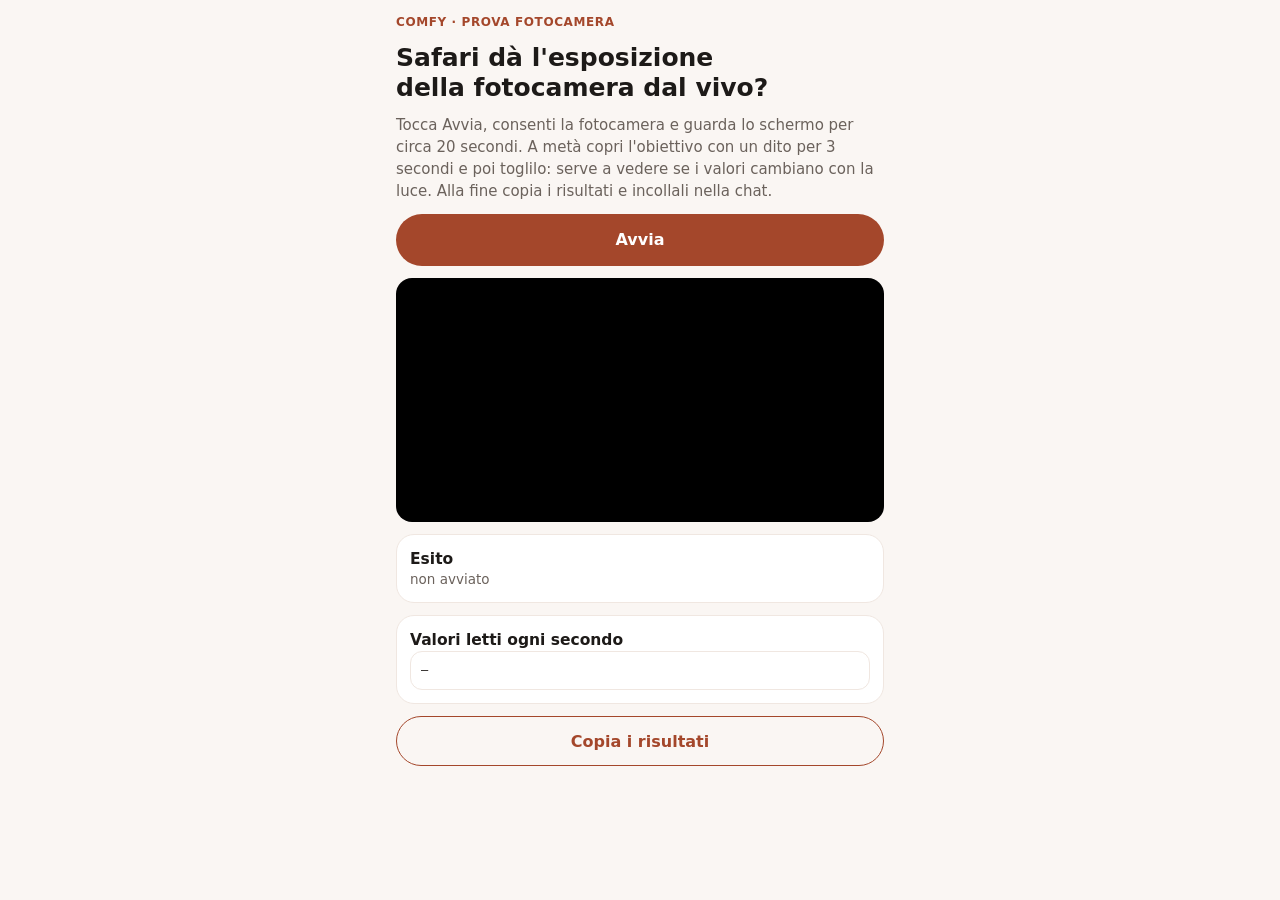
==== camtest.html @ da432a52 "Add files via upload" ====
<!doctype html>
<html lang="it">
<head>
<meta charset="utf-8">
<meta name="viewport" content="width=device-width,initial-scale=1,viewport-fit=cover">
<title>COMFY prova fotocamera</title>
<link rel="stylesheet" href="style.css">
<style>
video{width:100%;border-radius:16px;background:#000;transform:scaleX(-1);max-height:46vh;object-fit:cover}
pre{margin:0;font:12px/1.4 ui-monospace,Menlo,monospace;white-space:pre-wrap;word-break:break-word;background:#fff;border:1px solid var(--stroke);border-radius:12px;padding:10px;max-height:260px;overflow:auto}
.pill{display:inline-block;padding:2px 10px;border-radius:999px;font-size:13px;font-weight:600}
.pill.ok{background:var(--oks);color:#1E6B41}.pill.bad{background:var(--bads);color:var(--bad)}
</style>
</head>
<body>
<main class="body">
  <div class="step">COMFY · PROVA FOTOCAMERA</div>
  <h1>Safari dà l'esposizione della fotocamera dal vivo?</h1>
  <p class="t">Tocca Avvia, consenti la fotocamera e guarda lo schermo per circa 20 secondi. A metà copri l'obiettivo con un dito per 3 secondi e poi toglilo: serve a vedere se i valori cambiano con la luce. Alla fine copia i risultati e incollali nella chat.</p>
  <button class="btn" id="start" type="button">Avvia</button>
  <video id="v" playsinline muted autoplay></video>
  <div class="card"><div class="h">Esito</div><div class="s" id="verdict">non avviato</div></div>
  <div class="card"><div class="h">Valori letti ogni secondo</div><pre id="live">–</pre></div>
  <button class="btn out" id="copy" type="button">Copia i risultati</button>
  <pre id="out" hidden></pre><p class="t small" id="msg"></p>
</main>
<script>
const R={userAgent:navigator.userAgent,imageCapture:'ImageCapture' in window,supportedConstraints:navigator.mediaDevices&&navigator.mediaDevices.getSupportedConstraints?navigator.mediaDevices.getSupportedConstraints():null,samples:[],applyManual:null,errors:[]};
const KEYS=['exposureMode','exposureTime','exposureCompensation','iso','whiteBalanceMode','colorTemperature','focusMode','brightness','width','height','frameRate','zoom'];
const $=s=>document.querySelector(s);
function pick(o){const r={};KEYS.forEach(k=>{if(o&&o[k]!==undefined)r[k]=o[k]});return r}
$('#start').onclick=async()=>{
  let stream;
  try{stream=await navigator.mediaDevices.getUserMedia({video:{facingMode:'user',width:{ideal:1280},height:{ideal:720}},audio:false})}
  catch(e){$('#verdict').innerHTML=`<span class="pill bad">fotocamera non disponibile</span> ${e.name}`;R.errors.push(e.name+': '+e.message);return}
  const v=$('#v');v.srcObject=stream;await v.play().catch(()=>{});
  const tr=stream.getVideoTracks()[0];R.label=tr.label;
  try{R.capabilities=pick(tr.getCapabilities?tr.getCapabilities():{});R.capabilitiesAll=Object.keys(tr.getCapabilities?tr.getCapabilities():{})}catch(e){R.errors.push('caps '+e)}
  try{R.settings0=tr.getSettings()}catch(e){R.errors.push('settings '+e)}
  try{await tr.applyConstraints({advanced:[{exposureMode:'manual'}]});R.applyManual='accettato: '+JSON.stringify(pick(tr.getSettings()))}catch(e){R.applyManual='rifiutato: '+e.name}
  const c=document.createElement('canvas'),g=c.getContext('2d',{willReadFrequently:true});c.width=160;c.height=90;
  let n=0;const timer=setInterval(()=>{
    g.drawImage(v,0,0,160,90);const d=g.getImageData(40,15,80,60).data;let s=0;for(let i=0;i<d.length;i+=4)s+=0.299*d[i]+0.587*d[i+1]+0.114*d[i+2];
    const st=pick(tr.getSettings());const row={t:n,luma:+(s/(d.length/4)).toFixed(1),...st};R.samples.push(row);
    $('#live').textContent=R.samples.slice(-8).map(x=>JSON.stringify(x)).join('\n');
    if(++n>=22){clearInterval(timer);finish();tr.stop()}
  },1000);
  $('#verdict').textContent='registrazione in corso (22 s)…';
};
function finish(){
  const hasT=R.samples.some(x=>x.exposureTime!==undefined),hasI=R.samples.some(x=>x.iso!==undefined);
  const varies=hasT&&new Set(R.samples.map(x=>x.exposureTime)).size>1;
  R.esito={exposureTime:hasT,iso:hasI,exposureTimeCambia:varies};
  $('#verdict').innerHTML=hasT&&hasI?`<span class="pill ok">Sì</span> Safari fornisce tempo di esposizione e ISO dal vivo${varies?' e cambiano con la luce':', ma non cambiano con la luce'}.`
    :`<span class="pill bad">No</span> Safari non fornisce ${!hasT&&!hasI?'né tempo di esposizione né ISO':!hasT?'il tempo di esposizione':'l\'ISO'} della fotocamera dal vivo.`;
}
$('#copy').onclick=()=>{const txt='COMFY prova fotocamera\n'+JSON.stringify(R,null,1);const o=$('#out');o.textContent=txt;o.hidden=false;
  const sel=()=>{const r=document.createRange();r.selectNodeContents(o);const s=getSelection();s.removeAllRanges();s.addRange(r)};
  if(navigator.clipboard&&navigator.clipboard.writeText)navigator.clipboard.writeText(txt).then(()=>$('#msg').textContent='Copiato: incollalo nella chat.',()=>{sel();$('#msg').textContent='Tieni premuto sul testo e copialo.'});else{sel();$('#msg').textContent='Tieni premuto sul testo e copialo.'}};
</script>
</body>
</html>
---- style.css ----
/* COMFY web (iPhone): stessa palette dell'app Android 2.19.26 */
:root{
  --brand:#A4472B; --soft:#F6E9E3; --bgapp:#FAF6F3; --ink:#1D1A18; --mute:#6B625C; --stroke:#F0E7E1; --card:#FFFFFF;
  --ok:#2E8B57; --oks:#DDF2E5; --amb:#FCEFD2; --ambink:#8A5A00; --bad:#B3261E; --bads:#FBE3E1;
  --sans:-apple-system,"SF Pro Text",system-ui,"Segoe UI",Roboto,sans-serif;
  color-scheme:light;
}
*{box-sizing:border-box;-webkit-tap-highlight-color:transparent}
html,body{margin:0;min-height:100%}
[hidden]{display:none!important}
body{background:var(--bgapp);color:var(--ink);font-family:var(--sans);font-size:16px;line-height:1.45;-webkit-text-size-adjust:100%}
.body{max-width:520px;margin:0 auto;min-height:100vh;min-height:100dvh;display:flex;flex-direction:column;gap:12px;
  padding-top:max(14px,env(safe-area-inset-top));padding-bottom:max(22px,env(safe-area-inset-bottom));
  padding-left:max(16px,env(safe-area-inset-left));padding-right:max(16px,env(safe-area-inset-right))}
.top{display:flex;align-items:center;gap:9px;padding:2px 0 6px}
.ttl{font-weight:650;font-size:18px;flex:1}
.lang{font:inherit;font-size:13px;font-weight:700;color:var(--brand);background:var(--soft);border:none;border-radius:12px;padding:5px 10px}
h1{font-size:25px;font-weight:650;line-height:1.2;margin:0;text-wrap:balance}
.step{font-size:12px;font-weight:700;color:var(--brand);letter-spacing:.05em}
.t{font-size:15px;color:var(--mute);margin:0}
.t.small{font-size:13px}
.lab{font-size:13px;color:var(--mute);margin-top:4px}
.card{background:var(--card);border:1px solid var(--stroke);border-radius:18px;padding:13px}
.card.new{outline:none}
button.card{font:inherit;color:inherit;text-align:left;width:100%;cursor:pointer}
.flex{display:flex;gap:12px;align-items:center}
.ic{width:40px;height:40px;border-radius:12px;background:var(--soft);display:flex;align-items:center;justify-content:center;flex:none}
.h{font-size:15.5px;font-weight:650}
.s{font-size:13.5px;color:var(--mute);line-height:1.4}
.s b,.s.strong{color:var(--ink);font-weight:650}
.btn{display:block;width:100%;background:var(--brand);color:#fff;border:none;border-radius:26px;text-align:center;padding:14px;font:inherit;font-weight:650;font-size:16px;cursor:pointer}
.btn.out{background:transparent;border:1.5px solid var(--brand);color:var(--brand);padding:12.5px}
.btn:focus-visible,.card:focus-visible,.seg button:focus-visible{outline:3px solid #E39A3B;outline-offset:2px}
.spacer{flex:1;min-height:6px}
.field{font:inherit;font-size:17px;width:100%;border:1px solid #E6DAD2;background:#fff;color:var(--ink);border-radius:14px;padding:12px 14px;-webkit-appearance:none;appearance:none}
.big-input{font-size:30px;font-weight:600;text-align:center;letter-spacing:.02em}
select.field{background-image:linear-gradient(45deg,transparent 50%,var(--mute) 50%),linear-gradient(135deg,var(--mute) 50%,transparent 50%);background-position:calc(100% - 20px) 50%,calc(100% - 14px) 50%;background-size:6px 6px;background-repeat:no-repeat}
.seg{display:flex;gap:8px}
.seg button{flex:1;font:inherit;font-size:14px;border:1px solid #E6DAD2;background:#fff;color:var(--ink);border-radius:14px;padding:10px 4px;display:flex;flex-direction:column;align-items:center;gap:1px}
.seg button small{font-size:11.5px;color:var(--mute)}
.seg button.on{background:var(--soft);border-color:var(--brand);color:var(--brand);font-weight:650}
.err{background:var(--bads);color:var(--bad);border-radius:14px;padding:11px 13px;font-size:14px}
.busy{display:flex;gap:10px;align-items:center;background:var(--amb);color:var(--ambink);border-radius:14px;padding:11px 13px;font-size:14px}
.spin{width:16px;height:16px;border-radius:50%;border:2.5px solid currentColor;border-right-color:transparent;animation:sp 0.8s linear infinite;flex:none}
@keyframes sp{to{transform:rotate(360deg)}}
@media (prefers-reduced-motion:reduce){.spin{animation-duration:3s}}
.chip{display:inline-block;font-size:12px;font-weight:650;border-radius:10px;padding:2px 8px;white-space:nowrap}
.chip.o{background:var(--oks);color:#1E6B41}
.map{background:#fff;border:1px solid var(--stroke);border-radius:16px;padding:6px}
.map svg{display:block}
.zone{cursor:pointer}
.chosen{padding:10px 13px}
.hero{border-radius:22px;background:linear-gradient(150deg,#FBF1EC,#F3DED4);padding:16px}
.gsv{display:flex;flex-direction:column;gap:8px}
.gsvval{font-size:14px;color:var(--mute)} .gsvval b{color:var(--brand);font-size:16px}
.ticks{display:flex;justify-content:space-between;font-size:10.5px;color:var(--mute)}
.ticks span{flex:1;text-align:center}.ticks span:first-child{text-align:left}.ticks span:last-child{text-align:right}
input[type=range]{-webkit-appearance:none;appearance:none;width:100%;height:34px;background:transparent;--p:0%}
input[type=range]::-webkit-slider-runnable-track{height:8px;border-radius:4px;background:linear-gradient(90deg,#F3E7DF,#E39A7E 50%,#C2462B)}
input[type=range]::-webkit-slider-thumb{-webkit-appearance:none;width:30px;height:30px;border-radius:50%;background:#fff;border:3px solid var(--brand);margin-top:-11px;box-shadow:0 1px 5px rgba(0,0,0,.2)}
img.roi{width:100%;border-radius:14px;display:block;background:#ddd}
table.kv{width:100%;border-collapse:collapse;font-size:14px}
table.kv td{padding:6px 0;border-bottom:1px solid var(--stroke)}
table.kv tr:last-child td{border-bottom:none}
table.kv td:last-child{text-align:right;font-variant-numeric:tabular-nums}
table.kv.four td{text-align:right}table.kv.four td:first-child{text-align:left;color:var(--mute)}
.foot{font-size:12px;color:var(--mute);text-align:center;margin-top:6px}
.arrow{text-align:center;font-size:30px;color:var(--brand);margin-top:auto;animation:bob 1.4s ease-in-out infinite}
@keyframes bob{50%{transform:translateY(6px)}}
@media (prefers-reduced-motion:reduce){.arrow{animation:none}}
.vh{position:absolute;width:1px;height:1px;opacity:0;overflow:hidden}
label.btn{position:relative}
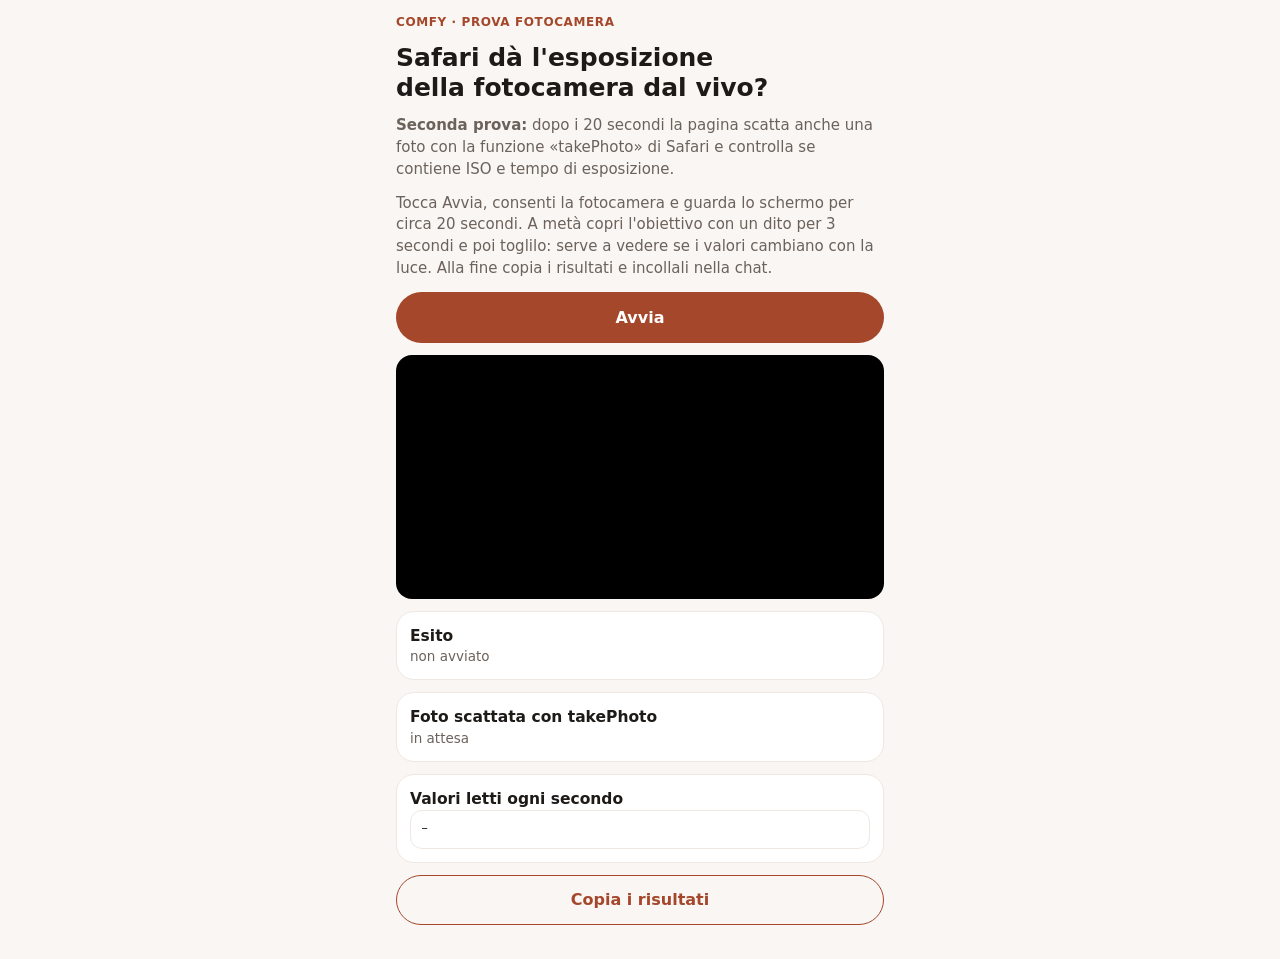
==== commit a9a0418b: "Add files via upload" ====
--- a/camtest.html
+++ b/camtest.html
@@ -16,15 +16,18 @@
 <main class="body">
   <div class="step">COMFY · PROVA FOTOCAMERA</div>
   <h1>Safari dà l'esposizione della fotocamera dal vivo?</h1>
+  <p class="t"><b>Seconda prova:</b> dopo i 20 secondi la pagina scatta anche una foto con la funzione «takePhoto» di Safari e controlla se contiene ISO e tempo di esposizione.</p>
   <p class="t">Tocca Avvia, consenti la fotocamera e guarda lo schermo per circa 20 secondi. A metà copri l'obiettivo con un dito per 3 secondi e poi toglilo: serve a vedere se i valori cambiano con la luce. Alla fine copia i risultati e incollali nella chat.</p>
   <button class="btn" id="start" type="button">Avvia</button>
   <video id="v" playsinline muted autoplay></video>
   <div class="card"><div class="h">Esito</div><div class="s" id="verdict">non avviato</div></div>
+  <div class="card"><div class="h">Foto scattata con takePhoto</div><div class="s" id="photo">in attesa</div></div>
   <div class="card"><div class="h">Valori letti ogni secondo</div><pre id="live">–</pre></div>
   <button class="btn out" id="copy" type="button">Copia i risultati</button>
   <pre id="out" hidden></pre><p class="t small" id="msg"></p>
 </main>
-<script>
+<script type="module">
+import { parseExif } from './light.js';
 const R={userAgent:navigator.userAgent,imageCapture:'ImageCapture' in window,supportedConstraints:navigator.mediaDevices&&navigator.mediaDevices.getSupportedConstraints?navigator.mediaDevices.getSupportedConstraints():null,samples:[],applyManual:null,errors:[]};
 const KEYS=['exposureMode','exposureTime','exposureCompensation','iso','whiteBalanceMode','colorTemperature','focusMode','brightness','width','height','frameRate','zoom'];
 const $=s=>document.querySelector(s);
@@ -43,10 +46,25 @@
     g.drawImage(v,0,0,160,90);const d=g.getImageData(40,15,80,60).data;let s=0;for(let i=0;i<d.length;i+=4)s+=0.299*d[i]+0.587*d[i+1]+0.114*d[i+2];
     const st=pick(tr.getSettings());const row={t:n,luma:+(s/(d.length/4)).toFixed(1),...st};R.samples.push(row);
     $('#live').textContent=R.samples.slice(-8).map(x=>JSON.stringify(x)).join('\n');
-    if(++n>=22){clearInterval(timer);finish();tr.stop()}
+    if(++n>=22){clearInterval(timer);finish();shoot(tr).finally(()=>tr.stop())}
   },1000);
   $('#verdict').textContent='registrazione in corso (22 s)…';
 };
+async function shoot(tr){
+  const box=$('#photo');
+  if(!('ImageCapture' in window)){box.innerHTML='<span class="pill bad">non disponibile</span>';R.takePhoto='ImageCapture assente';return}
+  try{
+    const ic=new ImageCapture(tr);
+    try{R.photoCapabilities=await ic.getPhotoCapabilities()}catch(e){R.photoCapabilities='errore '+e.name}
+    box.textContent='scatto in corso…';
+    const blob=await ic.takePhoto();
+    const ex=parseExif(await blob.arrayBuffer());
+    R.takePhoto={type:blob.type,kB:Math.round(blob.size/1024),exif:ex};
+    const ok=ex&&ex.iso>0&&ex.exposureS>0;
+    box.innerHTML=ok?`<span class="pill ok">Sì</span> la foto contiene ISO ${ex.iso} e esposizione 1/${Math.round(1/ex.exposureS)} s${ex.fNumber?' · f/'+ex.fNumber.toFixed(1):''}`
+      :`<span class="pill bad">No</span> la foto (${blob.type}, ${R.takePhoto.kB} kB) ${ex?'ha dati EXIF ma senza ISO/esposizione':'non ha dati EXIF'}`;
+  }catch(e){R.takePhoto='errore '+e.name+': '+e.message;box.innerHTML=`<span class="pill bad">errore</span> ${e.name}`}
+}
 function finish(){
   const hasT=R.samples.some(x=>x.exposureTime!==undefined),hasI=R.samples.some(x=>x.iso!==undefined);
   const varies=hasT&&new Set(R.samples.map(x=>x.exposureTime)).size>1;
--- a/style.css
+++ b/style.css
@@ -70,3 +70,44 @@
 @media (prefers-reduced-motion:reduce){.arrow{animation:none}}
 .vh{position:absolute;width:1px;height:1px;opacity:0;overflow:hidden}
 label.btn{position:relative}
+
+/* ---- v0.2 */
+.mbtn{width:36px;height:36px;border-radius:18px;background:#fff;border:1px solid var(--stroke);display:flex;align-items:center;justify-content:center;cursor:pointer}
+.mbtn i{display:block;width:14px;height:2px;background:var(--ink);box-shadow:0 -5px 0 var(--ink),0 5px 0 var(--ink)}
+.camwrap{position:relative;border-radius:18px;overflow:hidden;background:#000;aspect-ratio:3/4;max-height:52vh;width:100%}
+.camwrap video{width:100%;height:100%;object-fit:cover;transform:scaleX(-1);display:block}
+.oval{position:absolute;left:50%;top:46%;width:58%;height:62%;transform:translate(-50%,-50%);border:3px dashed rgba(255,255,255,.85);border-radius:50%;box-shadow:0 0 0 999px rgba(0,0,0,.25)}
+.hero.warn{background:var(--amb)}
+.ring{width:124px;height:124px;margin:10px auto 6px;position:relative}
+.ring .v{position:absolute;inset:0;display:flex;flex-direction:column;align-items:center;justify-content:center;text-align:center}
+.ring .v b{font-size:26px;font-weight:600}.ring .v span{font-size:11px;color:var(--mute);max-width:90px;line-height:1.2}
+.linkbtn{background:none;border:none;color:var(--mute);font:inherit;font-size:14px;text-decoration:underline;padding:8px;cursor:pointer}
+#black{position:fixed;inset:0;background:#000;color:#5f5f5f;z-index:50;display:flex;flex-direction:column;align-items:center;justify-content:center;gap:10px;text-align:center;font-size:14px;
+  padding:max(24px,env(safe-area-inset-top)) max(24px,env(safe-area-inset-right)) max(24px,env(safe-area-inset-bottom)) max(24px,env(safe-area-inset-left))}
+#black .big{font-size:22px;color:#808080}#black .small{font-size:12px;color:#454545;margin-top:24px;line-height:1.5}
+#remind{position:fixed;inset:0;z-index:60;background:var(--brand);color:#fff;display:flex;flex-direction:column;align-items:center;justify-content:center;gap:14px;text-align:center;
+  padding:max(24px,env(safe-area-inset-top)) max(24px,env(safe-area-inset-right)) max(24px,env(safe-area-inset-bottom)) max(24px,env(safe-area-inset-left))}
+#remind h2{font-size:28px;margin:6px 0 0}#remind p{margin:0;opacity:.9}
+.btn.light{background:#fff;color:var(--brand);max-width:340px}.btn.ghost{background:transparent;border:1.5px solid rgba(255,255,255,.7);color:#fff;max-width:340px}
+.tiles{display:grid;grid-template-columns:1fr 1fr;gap:8px}
+.tiles button{font:inherit;font-size:14px;text-align:left;border:1px solid #E6DAD2;background:#fff;color:var(--ink);border-radius:14px;padding:11px 12px;cursor:pointer}
+.tiles button.on{background:var(--soft);border-color:var(--brand);color:var(--brand);font-weight:650}
+.chk{display:flex;gap:10px;align-items:center;font:inherit;font-size:15px;background:#fff;border:1px solid #E6DAD2;border-radius:14px;padding:11px 12px;color:var(--ink);cursor:pointer;text-align:left}
+.chk .box{width:20px;height:20px;border-radius:6px;border:2px solid #CDBFB6;flex:none}
+.chk.on{border-color:var(--brand)}.chk.on .box{background:var(--brand);border-color:var(--brand);box-shadow:inset 0 0 0 3px #fff}
+.diagwrap{width:100%;max-width:400px;margin:0 auto}
+canvas.diagram{width:100%;aspect-ratio:1;display:block}
+.tiles2{display:grid;grid-template-columns:1fr 1fr;gap:10px}
+.tile{background:var(--soft);border-radius:18px;padding:13px}
+.bignum{font-size:30px;font-weight:650;margin-top:4px}.bignum small{font-size:15px;color:var(--mute);font-weight:500}.bignum.sm{font-size:20px}
+input[type=range][style*="--grad"]::-webkit-slider-runnable-track{background:var(--grad)}
+.card.mail{display:flex;flex-direction:column;align-items:flex-start;gap:10px;font-weight:600;word-break:break-all}
+.update{position:fixed;left:12px;right:12px;bottom:max(12px,env(safe-area-inset-bottom));z-index:70;background:var(--ink);color:#fff;border-radius:16px;padding:12px 14px;display:flex;gap:10px;align-items:center;justify-content:space-between;font-size:14px}
+.update button{font:inherit;font-weight:650;background:#fff;color:var(--ink);border:none;border-radius:12px;padding:8px 12px}
+#menu{position:fixed;inset:0;z-index:55}
+#menu .dim{position:absolute;inset:0;background:rgba(20,14,10,.4)}
+#menu .sheet{position:absolute;top:0;bottom:0;right:0;width:min(84%,360px);background:#fff;display:flex;flex-direction:column;gap:2px;overflow:auto;
+  padding:max(20px,env(safe-area-inset-top)) max(14px,env(safe-area-inset-right)) max(20px,env(safe-area-inset-bottom)) 14px}
+#menu .sec{font-size:11px;letter-spacing:.12em;color:var(--mute);font-weight:700;margin:14px 6px 4px}
+#menu button{display:flex;gap:11px;align-items:center;font:inherit;font-size:15px;font-weight:600;text-align:left;background:none;border:none;border-radius:14px;padding:9px 6px;color:var(--ink);cursor:pointer}
+#menu button .ic{width:34px;height:34px;border-radius:10px}
